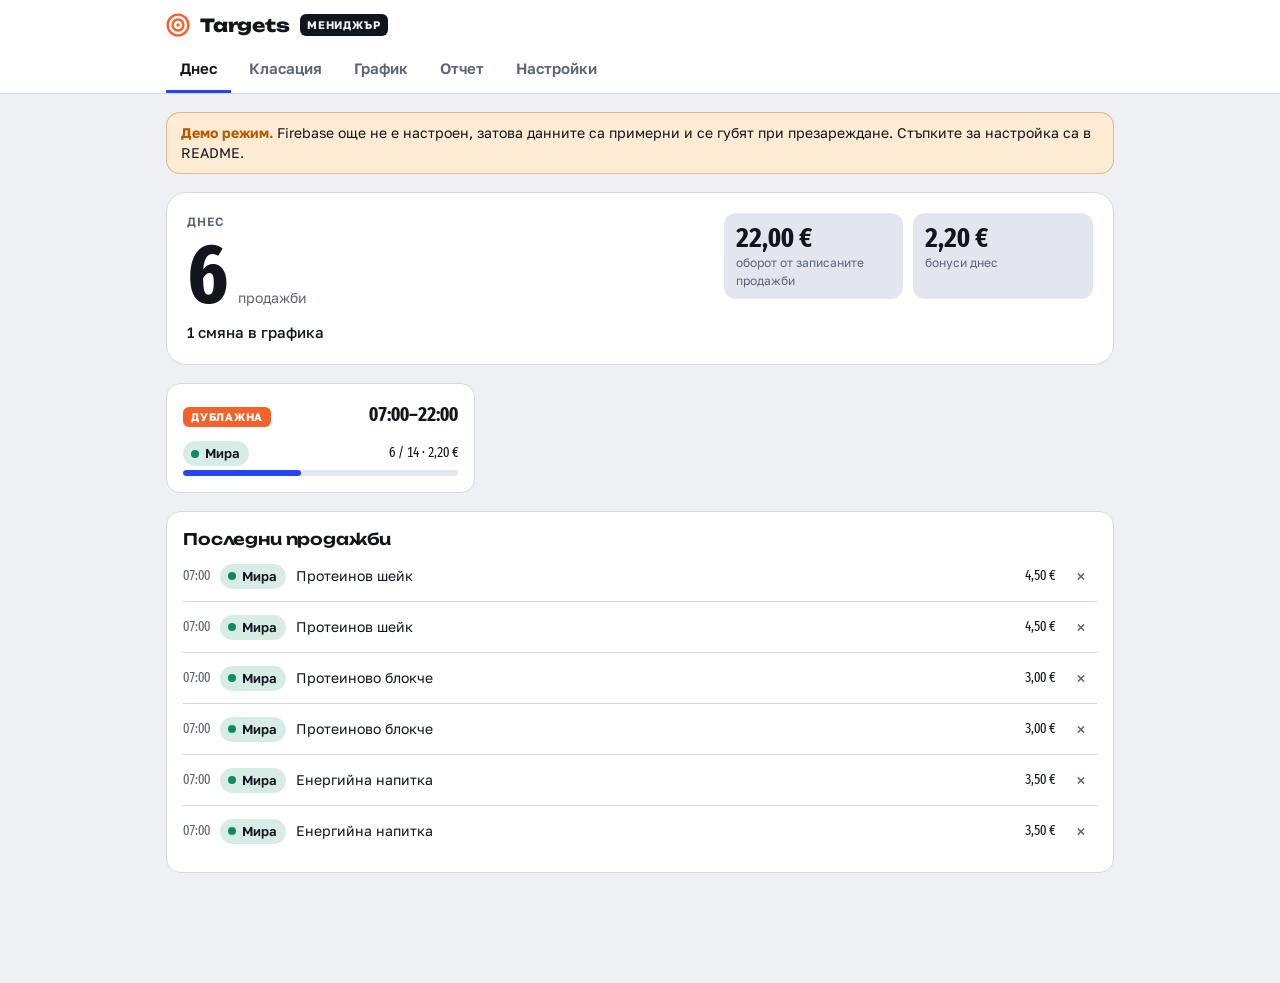
==== manager/index.html @ b6fd611f "Split Targets into employee and manager sites backed by Firebase Same setup as the other projects: p" ====
<!doctype html>
<html lang="bg">
<head>
  <meta charset="utf-8">
  <meta name="viewport" content="width=device-width, initial-scale=1, viewport-fit=cover">
  <meta name="theme-color" content="#12151c">
  <meta name="apple-mobile-web-app-capable" content="yes">
  <meta name="mobile-web-app-capable" content="yes">
  <meta name="apple-mobile-web-app-status-bar-style" content="default">
  <meta name="apple-mobile-web-app-title" content="Targets Мениджър">
  <title>Targets Мениджър</title>
  <link rel="manifest" href="manifest.webmanifest">
  <link rel="icon" href="icons/icon-192.png">
  <link rel="apple-touch-icon" href="icons/apple-touch-icon.png">
  <link rel="preconnect" href="https://fonts.googleapis.com">
  <link rel="preconnect" href="https://fonts.gstatic.com" crossorigin>
  <link rel="stylesheet" href="https://fonts.googleapis.com/css2?family=Unbounded:wght@600;800&family=Golos+Text:wght@400;500;600;700&family=Fira+Sans+Extra+Condensed:wght@600;700&display=swap">
  <link rel="stylesheet" href="../shared/base.css">
</head>
<body class="manager">
  <header class="top">
    <div class="top-in">
      <div class="brand-row">
        <div class="brand">
          <svg class="pulse" viewBox="0 0 22 22" fill="none" aria-hidden="true"><circle cx="11" cy="11" r="9.5" stroke="currentColor" stroke-width="2.2"/><circle cx="11" cy="11" r="5" stroke="currentColor" stroke-width="2.2"/><circle cx="11" cy="11" r="1.6" fill="currentColor"/></svg>
          Targets <span class="role-tag">Мениджър</span>
        </div>
        <div class="top-actions" id="top-actions"></div>
      </div>
      <nav class="tabs" id="tabs"></nav>
    </div>
  </header>
  <main id="app"><p class="loading">Зареждам…</p></main>
  <div id="savebar"></div>
  <div id="toast" role="status" hidden></div>
  <div id="celebrate"></div>

  <script type="module" src="app.js"></script>
</body>
</html>
---- shared/base.css ----
/* Общ стил на двата сайта. Табло като на стадион: лепкав хедър с раздели, едно голямо „табло“ на изглед, плочки за продажба с едно докосване. */

:root {
  --bg: #eef0f4;
  --surface: #ffffff;
  --sunk: #e3e6ee;
  --ink: #12151c;
  --muted: #5d6475;
  --line: #d4d8e2;
  --accent: #2346f0;
  --accent-ink: #ffffff;
  --accent-soft: #dfe5ff;
  --energy: #f2622a;
  --good: #14894e;
  --good-soft: #d7f2e3;
  --warn: #b25b00;
  --warn-soft: #fdebd3;
  --c0: #2346f0; --c1: #d9431e; --c2: #0f8a63; --c3: #9a3ccf; --c4: #c08a00; --c5: #0b84b5;
  --display: "Unbounded", "Arial Black", system-ui, sans-serif;
  --body: "Golos Text", "Segoe UI", system-ui, sans-serif;
  --num: "Fira Sans Extra Condensed", "Arial Narrow", system-ui, sans-serif;
  --radius: 14px;
}
@media (prefers-color-scheme: dark) {
  :root:not([data-theme="light"]) {
    --bg: #0d1017; --surface: #161b25; --sunk: #1f2532; --ink: #eef1f7; --muted: #9aa3b6; --line: #2b3242;
    --accent: #7189ff; --accent-ink: #0d1017; --accent-soft: #232c52; --energy: #ff8656;
    --good: #45c987; --good-soft: #15352a; --warn: #f0a650; --warn-soft: #3a2a14;
    --c0: #7189ff; --c1: #ff7f5c; --c2: #3fcf9b; --c3: #c58bff; --c4: #f0c341; --c5: #4cc3f0;
    color-scheme: dark;
  }
}
:root[data-theme="dark"] {
  --bg: #0d1017; --surface: #161b25; --sunk: #1f2532; --ink: #eef1f7; --muted: #9aa3b6; --line: #2b3242;
  --accent: #7189ff; --accent-ink: #0d1017; --accent-soft: #232c52; --energy: #ff8656;
  --good: #45c987; --good-soft: #15352a; --warn: #f0a650; --warn-soft: #3a2a14;
  --c0: #7189ff; --c1: #ff7f5c; --c2: #3fcf9b; --c3: #c58bff; --c4: #f0c341; --c5: #4cc3f0;
  color-scheme: dark;
}
* { box-sizing: border-box; }
[hidden] { display: none !important; }
html { -webkit-text-size-adjust: 100%; }
body { margin: 0; min-height: 100vh; padding-top: env(safe-area-inset-top, 0px); }
img { max-width: 100%; }
body { background: var(--bg); color: var(--ink); font-family: var(--body); font-size: 15px; line-height: 1.45; }
body::before { content: ""; position: fixed; inset: 0 0 auto; height: env(safe-area-inset-top, 0px); z-index: 10; background: var(--surface); }
button, input, select { font: inherit; color: inherit; }
button { cursor: pointer; }
:focus-visible { outline: 3px solid var(--accent); outline-offset: 2px; }
.num { font-family: var(--num); font-variant-numeric: tabular-nums; }

header.top { position: sticky; top: env(safe-area-inset-top, 0px); z-index: 5; background: var(--surface); border-bottom: 1px solid var(--line); }
.top-in { max-width: 980px; margin: 0 auto; padding-left: max(16px, env(safe-area-inset-left, 0px)); padding-right: max(16px, env(safe-area-inset-right, 0px)); padding-block: 12px 0; display: grid; gap: 10px; }
.brand-row { display: flex; align-items: center; gap: 12px; flex-wrap: wrap; justify-content: space-between; }
.brand { display: flex; align-items: center; gap: 10px; font-family: var(--display); font-weight: 800; font-size: 18px; letter-spacing: -0.01em; }
.pulse { width: 24px; height: 24px; color: var(--energy); }
.whoami { display: flex; align-items: center; gap: 8px; font-size: 13px; color: var(--muted); }
.whoami select { background: var(--sunk); border: 1px solid var(--line); border-radius: 999px; padding: 6px 12px; font-weight: 600; color: var(--ink); max-width: 180px; }
nav.tabs { display: flex; gap: 4px; overflow-x: auto; scrollbar-width: none; }
nav.tabs a { padding: 10px 14px; border-bottom: 3px solid transparent; color: var(--muted); text-decoration: none; font-weight: 600; white-space: nowrap; }
nav.tabs a[aria-current="page"] { color: var(--ink); border-color: var(--accent); }

main { max-width: 980px; margin: 0 auto; padding-left: max(16px, env(safe-area-inset-left, 0px)); padding-right: max(16px, env(safe-area-inset-right, 0px)); padding-block: 18px 110px; display: grid; gap: 18px; }
.banner { border-radius: var(--radius); padding: 10px 14px; font-size: 14px; background: var(--warn-soft); color: var(--ink); border: 1px solid color-mix(in srgb, var(--warn) 35%, transparent); }
.banner b { color: var(--warn); }
h2 { font-family: var(--display); font-weight: 600; font-size: 16px; margin: 0; letter-spacing: -0.01em; text-wrap: balance; }
.sec-head { display: flex; align-items: baseline; justify-content: space-between; gap: 12px; flex-wrap: wrap; }
.eyebrow { font-size: 12px; text-transform: uppercase; letter-spacing: 0.08em; color: var(--muted); font-weight: 600; }
.muted { color: var(--muted); }
.card { background: var(--surface); border: 1px solid var(--line); border-radius: var(--radius); padding: 16px; }

/* Hero scoreboard */
.hero { background: var(--surface); border: 1px solid var(--line); border-radius: 20px; padding: 20px; display: grid; grid-template-columns: minmax(0, 1.4fr) minmax(0, 1fr); gap: 20px; }
@media (max-width: 680px) { .hero { grid-template-columns: minmax(0, 1fr); } }
.score { display: flex; align-items: baseline; gap: 8px; margin-top: 6px; }
.score .big { font-family: var(--num); font-weight: 700; font-size: 84px; line-height: 0.9; letter-spacing: -0.02em; }
.score .of { font-family: var(--num); font-weight: 600; font-size: 34px; color: var(--muted); }
.score .unit { color: var(--muted); font-size: 14px; margin-left: 4px; }
.bar { height: 12px; background: var(--sunk); border-radius: 999px; overflow: hidden; margin-top: 12px; }
.bar > i { display: block; height: 100%; background: var(--accent); border-radius: inherit; transition: width .4s ease; }
.bar.done > i { background: var(--good); }
.bar.thin { height: 6px; margin-top: 6px; }
.hint { margin: 10px 0 0; font-weight: 500; }
.hint.done { color: var(--good); font-weight: 700; }
.stats { display: grid; grid-template-columns: repeat(2, minmax(0, 1fr)); gap: 10px; align-content: start; }
.stat { background: var(--sunk); border-radius: 12px; padding: 10px 12px; }
.stat .v { font-family: var(--num); font-weight: 700; font-size: 28px; line-height: 1.1; font-variant-numeric: tabular-nums; }
.stat .k { font-size: 12px; color: var(--muted); }
.stat.wide { grid-column: 1 / -1; background: var(--accent-soft); }
.stat.wide .v { color: var(--accent); font-size: 22px; }

.team { margin-top: 14px; padding-top: 14px; border-top: 1px dashed var(--line); display: grid; gap: 8px; }
.team-row { display: grid; grid-template-columns: minmax(0, 1fr) auto; gap: 4px 10px; align-items: center; font-size: 14px; }
.team-row .bar { grid-column: 1 / -1; margin-top: 0; }

.chip { display: inline-flex; align-items: center; gap: 6px; padding: 3px 10px 3px 8px; border-radius: 999px; font-size: 13px; font-weight: 600; background: color-mix(in srgb, var(--cc, var(--c0)) 16%, transparent); color: var(--ink); white-space: nowrap; }
.chip::before { content: ""; width: 8px; height: 8px; border-radius: 50%; background: var(--cc, var(--c0)); }
.chips { display: flex; flex-wrap: wrap; gap: 6px; }

.seller { display: flex; flex-wrap: wrap; gap: 8px; align-items: center; }
.seg { border: 1px solid var(--line); background: var(--surface); border-radius: 999px; padding: 8px 14px; font-weight: 600; }
.seg[aria-pressed="true"] { background: var(--ink); color: var(--bg); border-color: var(--ink); }

/* Product tiles */
.tiles { display: grid; grid-template-columns: repeat(auto-fill, minmax(160px, 1fr)); gap: 10px; }
.tile { text-align: left; background: var(--surface); border: 1px solid var(--line); border-radius: var(--radius); padding: 14px; display: grid; gap: 6px; min-height: 128px; align-content: start; position: relative; transition: transform .08s ease, border-color .15s; }
.tile:hover { border-color: var(--accent); }
.tile:active { transform: scale(0.97); }
.tile .name { font-weight: 700; font-size: 16px; line-height: 1.2; padding-right: 54px; }
.tile .price { font-size: 13px; color: var(--muted); }
.tile .bonus { position: absolute; top: 12px; right: 12px; font-family: var(--num); font-weight: 700; font-size: 15px; color: var(--energy); }
.tile .prog { margin-top: auto; font-size: 13px; color: var(--muted); display: flex; justify-content: space-between; gap: 6px; }
.tile .prog b { color: var(--ink); font-family: var(--num); font-size: 16px; }
.tile.hit .prog b { color: var(--good); }
.tile .plus { font-family: var(--display); font-size: 12px; color: var(--accent); font-weight: 600; }
.tile[disabled] { opacity: .5; cursor: not-allowed; }

.list { display: grid; gap: 0; }
.li { display: flex; align-items: center; gap: 10px; padding: 9px 0; border-bottom: 1px solid var(--line); font-size: 14px; }
.li:last-child { border-bottom: 0; }
.li .grow { flex: 1; min-width: 0; overflow: hidden; text-overflow: ellipsis; white-space: nowrap; }
.li time { font-family: var(--num); color: var(--muted); font-variant-numeric: tabular-nums; }
.x { border: 0; background: transparent; color: var(--muted); font-size: 18px; width: 32px; height: 32px; border-radius: 8px; }
.x:hover { background: var(--sunk); color: var(--ink); }

.btn { border: 1px solid var(--line); background: var(--surface); border-radius: 10px; padding: 9px 14px; font-weight: 600; }
.btn:hover { border-color: var(--ink); }
.btn.primary { background: var(--accent); color: var(--accent-ink); border-color: var(--accent); }
.btn.primary[disabled] { opacity: .45; cursor: default; }
.btn.small { padding: 6px 10px; font-size: 13px; border-radius: 8px; }
.btn.danger { color: var(--energy); }
.row { display: flex; gap: 8px; flex-wrap: wrap; align-items: center; }

/* Leaderboard */
.contest { border-radius: 20px; padding: 18px 20px; background: var(--ink); color: var(--bg); display: grid; gap: 4px; }
.contest .t { font-family: var(--display); font-weight: 800; font-size: 22px; letter-spacing: -0.01em; text-wrap: balance; }
.contest .p { font-weight: 600; color: color-mix(in srgb, var(--energy) 80%, var(--bg)); }
.board { display: grid; gap: 8px; }
.rank { display: grid; grid-template-columns: 44px minmax(0, 1fr) auto; gap: 4px 12px; align-items: center; background: var(--surface); border: 1px solid var(--line); border-radius: var(--radius); padding: 12px 14px; }
.rank .pos { font-family: var(--display); font-weight: 800; font-size: 22px; color: var(--muted); text-align: center; }
.rank.r1 { border-color: var(--energy); }
.rank.r1 .pos { color: var(--energy); }
.rank.r2 .pos, .rank.r3 .pos { color: var(--ink); }
.rank .who { font-weight: 700; font-size: 16px; display: flex; align-items: center; gap: 8px; min-width: 0; }
.rank .who span { overflow: hidden; text-overflow: ellipsis; white-space: nowrap; }
.rank .main { font-family: var(--num); font-weight: 700; font-size: 26px; text-align: right; font-variant-numeric: tabular-nums; }
.rank .sub { grid-column: 2 / -1; font-size: 13px; color: var(--muted); display: flex; gap: 14px; flex-wrap: wrap; }
.rank .bar { grid-column: 2 / -1; margin-top: 2px; }
.rank.me { box-shadow: inset 4px 0 0 var(--accent); }
.dot { width: 10px; height: 10px; border-radius: 50%; background: var(--cc, var(--c0)); flex: none; }

/* Schedule */
.week-nav { display: flex; align-items: center; gap: 8px; flex-wrap: wrap; }
.week-nav .label { font-weight: 700; min-width: 150px; text-align: center; }
.days { display: grid; grid-template-columns: repeat(auto-fill, minmax(260px, 1fr)); gap: 10px; }
.day { background: var(--surface); border: 1px solid var(--line); border-radius: var(--radius); padding: 12px 14px; display: grid; gap: 8px; align-content: start; }
.day.today { border-color: var(--accent); box-shadow: inset 0 3px 0 var(--accent); }
.day-h { display: flex; justify-content: space-between; align-items: baseline; }
.day-h b { font-family: var(--display); font-weight: 600; font-size: 14px; }
.shift { background: var(--sunk); border-radius: 10px; padding: 8px 10px; display: grid; gap: 6px; }
.shift .time { font-family: var(--num); font-weight: 700; font-size: 17px; display: flex; justify-content: space-between; align-items: center; }
.empty-day { color: var(--muted); font-size: 13px; }
.stype { justify-self: start; font-size: 11px; font-weight: 700; text-transform: uppercase; letter-spacing: .07em; padding: 2px 8px; border-radius: 6px; background: var(--surface); color: var(--muted); }
.stype-morning { color: var(--c4); }
.stype-evening { color: var(--accent); }
.stype-double { background: var(--energy); color: var(--surface); }

/* Forms */
.form { display: grid; gap: 10px; background: var(--sunk); border-radius: 10px; padding: 10px; }
.field { display: grid; gap: 4px; font-size: 12px; color: var(--muted); font-weight: 600; }
.field input, .field select, .tbl input { background: var(--surface); border: 1px solid var(--line); border-radius: 8px; padding: 8px 10px; font-size: 15px; color: var(--ink); width: 100%; min-width: 0; }
.checks { display: flex; flex-wrap: wrap; gap: 8px; }
.checks label { display: inline-flex; align-items: center; gap: 6px; background: var(--surface); border: 1px solid var(--line); border-radius: 999px; padding: 5px 12px 5px 8px; font-size: 14px; font-weight: 600; color: var(--ink); }
.tbl-wrap { overflow-x: auto; }
.tbl { width: 100%; border-collapse: collapse; min-width: 620px; }
.tbl th { text-align: left; font-size: 12px; color: var(--muted); font-weight: 600; padding: 6px 6px; text-transform: uppercase; letter-spacing: .05em; }
.tbl td { padding: 4px 6px; }
.tbl td:first-child input { min-width: 180px; }
.tbl td.n input { min-width: 64px; text-align: right; font-family: var(--num); font-size: 16px; }
.grid2 { display: grid; grid-template-columns: repeat(auto-fit, minmax(200px, 1fr)); gap: 10px; }
.savebar { position: fixed; left: 0; right: 0; bottom: 0; z-index: 6; background: var(--surface); border-top: 1px solid var(--line); padding-left: max(16px, env(safe-area-inset-left, 0px)); padding-right: max(16px, env(safe-area-inset-right, 0px)); padding-block: 12px calc(12px + env(safe-area-inset-bottom, 0px)); }
.savebar-in { max-width: 980px; margin: 0 auto; display: flex; justify-content: space-between; align-items: center; gap: 10px; flex-wrap: wrap; }

.steps { display: grid; gap: 10px; counter-reset: s; margin: 10px 0 0; padding: 0; list-style: none; }
.steps li { counter-increment: s; display: flex; gap: 10px; align-items: baseline; }
.steps li::before { content: counter(s); font-family: var(--display); font-weight: 800; color: var(--accent); min-width: 18px; }
.pickme { display: grid; grid-template-columns: repeat(auto-fill, minmax(140px, 1fr)); gap: 10px; margin-top: 12px; }
.pickme button { padding: 16px; border-radius: var(--radius); border: 1px solid var(--line); background: var(--surface); font-weight: 700; font-size: 16px; display: flex; align-items: center; gap: 8px; }
.pickme button:hover { border-color: var(--accent); }

.toast, #toast { position: fixed; left: 50%; width: max-content; bottom: calc(20px + env(safe-area-inset-bottom, 0px)); transform: translateX(-50%); z-index: 20; background: var(--ink); color: var(--bg); border-radius: 12px; padding: 10px 10px 10px 16px; display: flex; align-items: center; gap: 12px; box-shadow: 0 10px 30px rgba(0,0,0,.25); max-width: calc(100% - 32px); font-weight: 500; }
.toast button, #toast button { background: transparent; border: 1px solid color-mix(in srgb, var(--bg) 40%, transparent); color: var(--bg); border-radius: 8px; padding: 6px 10px; font-weight: 700; }
.celebrate { position: fixed; inset: 0; z-index: 30; display: grid; place-items: center; background: color-mix(in srgb, var(--bg) 70%, transparent); padding: 16px; }
.celebrate .box { background: var(--surface); border: 2px solid var(--good); border-radius: 22px; padding: 26px 28px; text-align: center; max-width: 380px; display: grid; gap: 8px; animation: pop .45s cubic-bezier(.2,1.4,.4,1); }
.celebrate .box b { font-family: var(--display); font-weight: 800; font-size: 24px; color: var(--good); }
.fx { position: fixed; inset: 0; width: 100%; height: 100%; pointer-events: none; z-index: 40; }
@keyframes pop { from { transform: scale(.6); opacity: 0; } to { transform: scale(1); opacity: 1; } }
@media (prefers-reduced-motion: reduce) { .celebrate .box { animation: none; } .bar > i { transition: none; } .tile { transition: none; } }

.small { font-size: 13px; margin: 0; }
.row.tight { gap: 4px; }
.grid2.two { grid-template-columns: 1fr 1fr; }
.banner.info { background: var(--accent-soft); border-color: transparent; display: flex; align-items: center; gap: 10px; flex-wrap: wrap; }
.eyebrow.accent { color: var(--accent); }
.contest .eyebrow { color: inherit; opacity: .7; }
.contest .m { font-size: 13px; opacity: .75; }
.top-actions { display: flex; align-items: center; gap: 10px; flex-wrap: wrap; }
.user-pill { font-size: 13px; color: var(--muted); max-width: 220px; overflow: hidden; text-overflow: ellipsis; white-space: nowrap; }
.gate { max-width: 460px; margin: 10vh auto 0; display: grid; gap: 14px; text-align: left; }
.gate h1 { font-family: var(--display); font-weight: 800; font-size: 24px; margin: 0; letter-spacing: -0.01em; }
.gbtn { display: inline-flex; align-items: center; gap: 10px; justify-content: center; padding: 12px 18px; font-weight: 700; font-size: 16px; border-radius: 12px; border: 1px solid var(--line); background: var(--surface); }
.gbtn:hover { border-color: var(--ink); }
.loading { color: var(--muted); padding: 40px 0; text-align: center; }
.tbl.report td { padding: 8px 6px; border-bottom: 1px solid var(--line); font-variant-numeric: tabular-nums; }
.tbl.report td.r, .tbl.report th.r { text-align: right; }
.tbl.report tfoot td { font-weight: 700; border-bottom: 0; }
.today-grid { display: grid; grid-template-columns: repeat(auto-fill, minmax(280px, 1fr)); gap: 10px; }
.stack { display: grid; gap: 12px; }
.team-total { font-size: 20px; font-weight: 700; }
.role-tag { font-family: var(--body); font-weight: 700; font-size: 11px; text-transform: uppercase; letter-spacing: .08em; background: var(--ink); color: var(--bg); border-radius: 6px; padding: 3px 7px; }
.inline-input { background: transparent; border: 0; font-weight: 600; font-size: 15px; padding: 4px 0; color: var(--ink); }
.text-input { background: var(--surface); border: 1px solid var(--line); border-radius: 8px; padding: 8px 10px; flex: 1; min-width: 0; font-size: 15px; color: var(--ink); }
.tbl .who { display: inline-flex; align-items: center; gap: 8px; font-weight: 600; }
.team-row .chip { justify-self: start; }
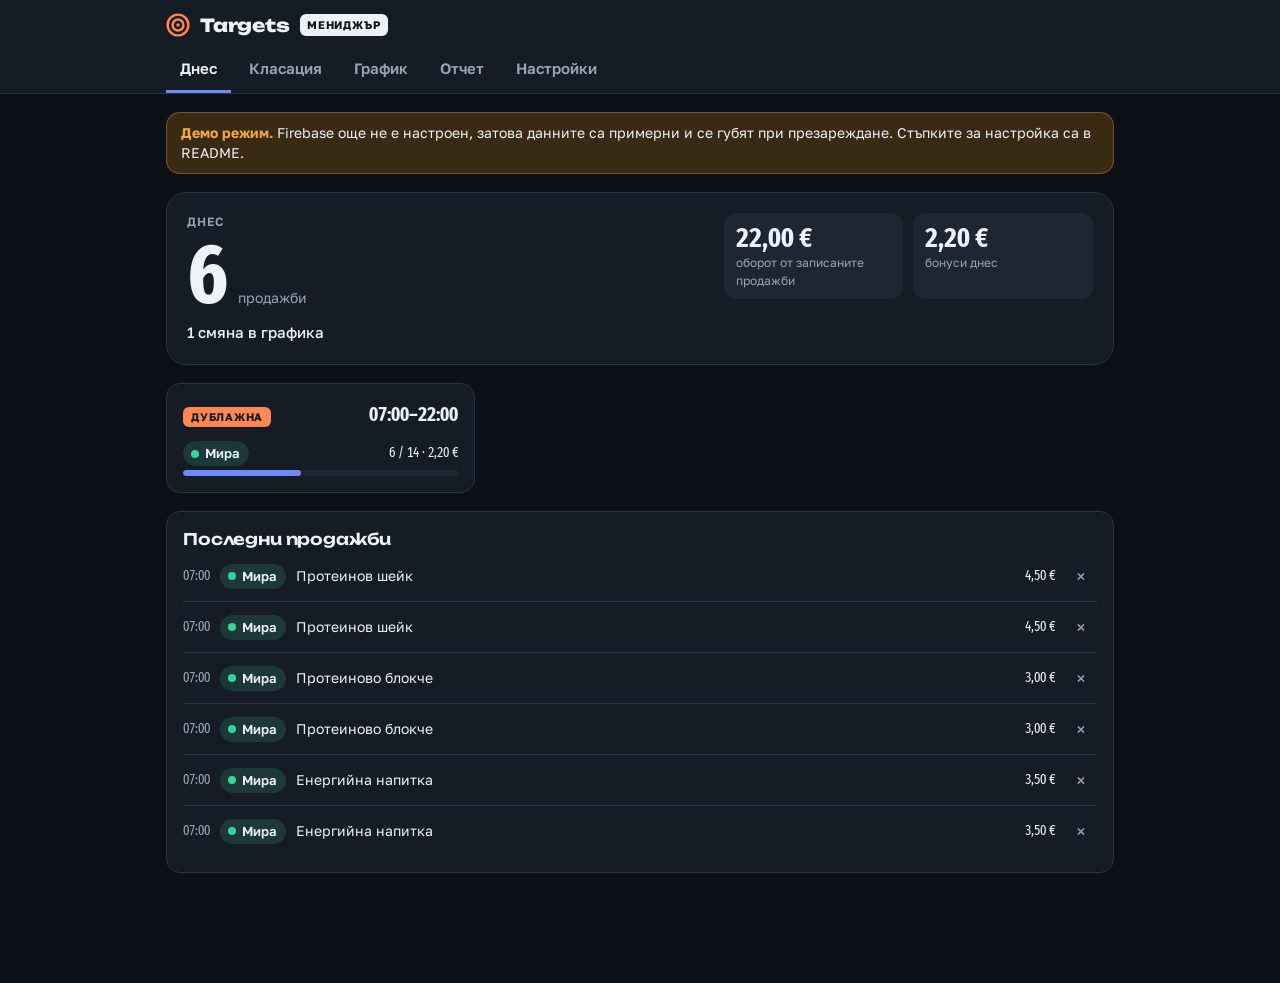
==== commit 24f2eaf7: "Add shared shift goals and switch both sites to a dark theme - A shift with two or more people can s" ====
--- a/manager/index.html
+++ b/manager/index.html
@@ -3,10 +3,10 @@
 <head>
   <meta charset="utf-8">
   <meta name="viewport" content="width=device-width, initial-scale=1, viewport-fit=cover">
-  <meta name="theme-color" content="#12151c">
+  <meta name="theme-color" content="#161b25">
   <meta name="apple-mobile-web-app-capable" content="yes">
   <meta name="mobile-web-app-capable" content="yes">
-  <meta name="apple-mobile-web-app-status-bar-style" content="default">
+  <meta name="apple-mobile-web-app-status-bar-style" content="black">
   <meta name="apple-mobile-web-app-title" content="Targets Мениджър">
   <title>Targets Мениджър</title>
   <link rel="manifest" href="manifest.webmanifest">
--- a/shared/base.css
+++ b/shared/base.css
@@ -1,40 +1,25 @@
-/* Общ стил на двата сайта. Табло като на стадион: лепкав хедър с раздели, едно голямо „табло“ на изглед, плочки за продажба с едно докосване. */
+/* Общ стил на двата сайта. Тъмна тема. Табло като на стадион: лепкав хедър с раздели, едно голямо „табло“ на изглед, плочки за продажба с едно докосване. */
 
 :root {
-  --bg: #eef0f4;
-  --surface: #ffffff;
-  --sunk: #e3e6ee;
-  --ink: #12151c;
-  --muted: #5d6475;
-  --line: #d4d8e2;
-  --accent: #2346f0;
-  --accent-ink: #ffffff;
-  --accent-soft: #dfe5ff;
-  --energy: #f2622a;
-  --good: #14894e;
-  --good-soft: #d7f2e3;
-  --warn: #b25b00;
-  --warn-soft: #fdebd3;
-  --c0: #2346f0; --c1: #d9431e; --c2: #0f8a63; --c3: #9a3ccf; --c4: #c08a00; --c5: #0b84b5;
+  --bg: #0d1017;
+  --surface: #161b25;
+  --sunk: #1f2532;
+  --ink: #eef1f7;
+  --muted: #9aa3b6;
+  --line: #2b3242;
+  --accent: #7189ff;
+  --accent-ink: #0d1017;
+  --accent-soft: #232c52;
+  --energy: #ff8656;
+  --good: #45c987;
+  --good-soft: #15352a;
+  --warn: #f0a650;
+  --warn-soft: #3a2a14;
+  --c0: #7189ff; --c1: #ff7f5c; --c2: #3fcf9b; --c3: #c58bff; --c4: #f0c341; --c5: #4cc3f0;
   --display: "Unbounded", "Arial Black", system-ui, sans-serif;
   --body: "Golos Text", "Segoe UI", system-ui, sans-serif;
   --num: "Fira Sans Extra Condensed", "Arial Narrow", system-ui, sans-serif;
   --radius: 14px;
-}
-@media (prefers-color-scheme: dark) {
-  :root:not([data-theme="light"]) {
-    --bg: #0d1017; --surface: #161b25; --sunk: #1f2532; --ink: #eef1f7; --muted: #9aa3b6; --line: #2b3242;
-    --accent: #7189ff; --accent-ink: #0d1017; --accent-soft: #232c52; --energy: #ff8656;
-    --good: #45c987; --good-soft: #15352a; --warn: #f0a650; --warn-soft: #3a2a14;
-    --c0: #7189ff; --c1: #ff7f5c; --c2: #3fcf9b; --c3: #c58bff; --c4: #f0c341; --c5: #4cc3f0;
-    color-scheme: dark;
-  }
-}
-:root[data-theme="dark"] {
-  --bg: #0d1017; --surface: #161b25; --sunk: #1f2532; --ink: #eef1f7; --muted: #9aa3b6; --line: #2b3242;
-  --accent: #7189ff; --accent-ink: #0d1017; --accent-soft: #232c52; --energy: #ff8656;
-  --good: #45c987; --good-soft: #15352a; --warn: #f0a650; --warn-soft: #3a2a14;
-  --c0: #7189ff; --c1: #ff7f5c; --c2: #3fcf9b; --c3: #c58bff; --c4: #f0c341; --c5: #4cc3f0;
   color-scheme: dark;
 }
 * { box-sizing: border-box; }
@@ -132,9 +117,9 @@
 .row { display: flex; gap: 8px; flex-wrap: wrap; align-items: center; }
 
 /* Leaderboard */
-.contest { border-radius: 20px; padding: 18px 20px; background: var(--ink); color: var(--bg); display: grid; gap: 4px; }
+.contest { border-radius: 20px; padding: 18px 20px; background: linear-gradient(135deg, var(--accent-soft), var(--surface)); border: 1px solid color-mix(in srgb, var(--energy) 45%, transparent); color: var(--ink); display: grid; gap: 4px; }
 .contest .t { font-family: var(--display); font-weight: 800; font-size: 22px; letter-spacing: -0.01em; text-wrap: balance; }
-.contest .p { font-weight: 600; color: color-mix(in srgb, var(--energy) 80%, var(--bg)); }
+.contest .p { font-weight: 600; color: var(--energy); }
 .board { display: grid; gap: 8px; }
 .rank { display: grid; grid-template-columns: 44px minmax(0, 1fr) auto; gap: 4px 12px; align-items: center; background: var(--surface); border: 1px solid var(--line); border-radius: var(--radius); padding: 12px 14px; }
 .rank .pos { font-family: var(--display); font-weight: 800; font-size: 22px; color: var(--muted); text-align: center; }
@@ -222,3 +207,4 @@
 .text-input { background: var(--surface); border: 1px solid var(--line); border-radius: 8px; padding: 8px 10px; flex: 1; min-width: 0; font-size: 15px; color: var(--ink); }
 .tbl .who { display: inline-flex; align-items: center; gap: 8px; font-weight: 600; }
 .team-row .chip { justify-self: start; }
+.split-tag { display: inline-flex; align-items: center; font-size: 11px; font-weight: 700; text-transform: uppercase; letter-spacing: .07em; padding: 3px 8px; border-radius: 6px; color: var(--energy); border: 1px solid color-mix(in srgb, var(--energy) 50%, transparent); }
